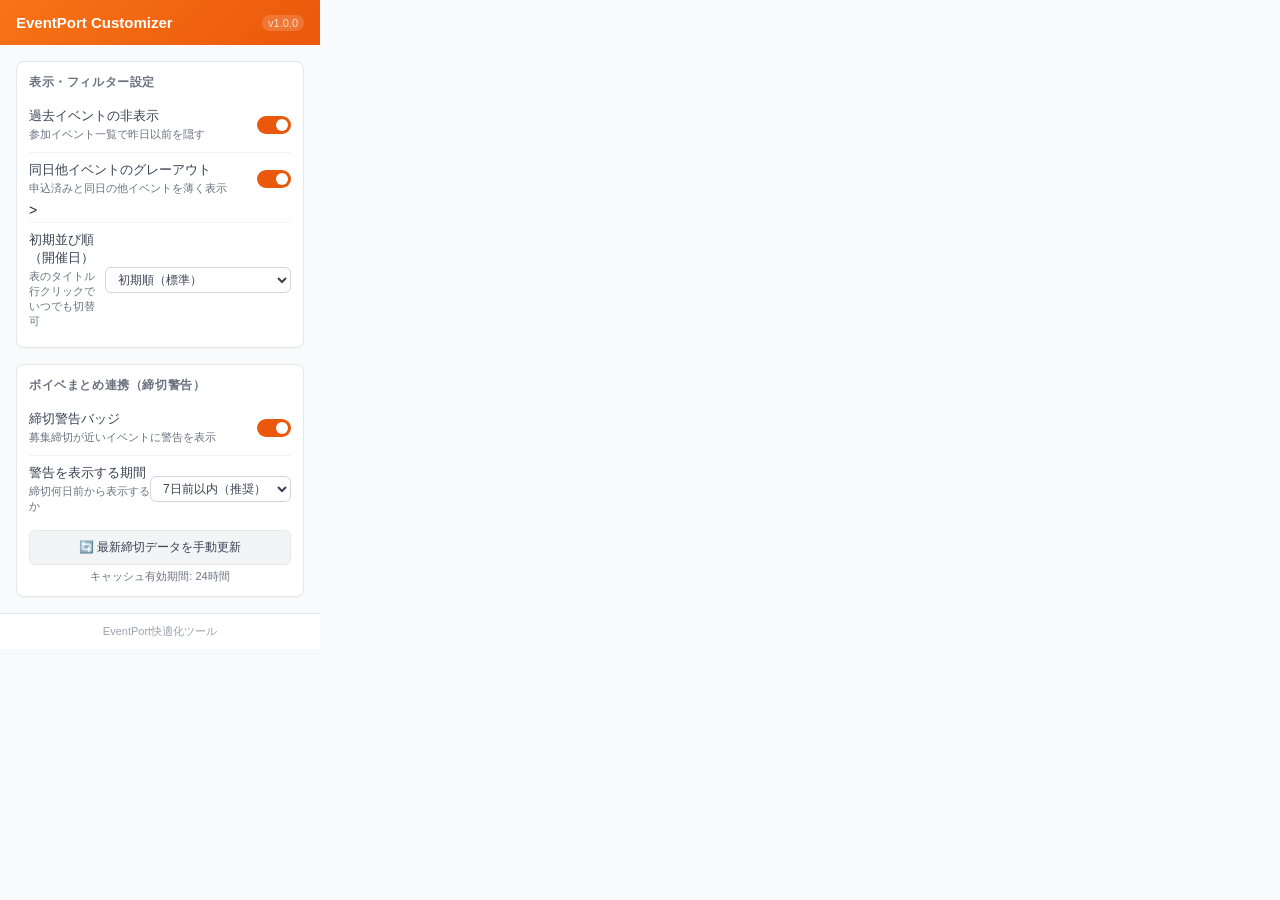
==== popup/popup.html @ acb4de38 "First commit" ====
<!DOCTYPE html>
<html lang="ja">

<head>
  <meta charset="UTF-8">
  <title>EventPort UI Customizer 設定</title>
  <link rel="stylesheet" href="../css/popup.css">
</head>

<body>
  <div class="ep-popup-header">
    <h1 class="ep-popup-title">
      <span>EventPort Customizer</span>
    </h1>
    <span class="ep-popup-version" id="ep-popup-version">v1.0.0</span>
  </div>

  <div class="ep-popup-body">
    <!-- 表示設定カード -->
    <div class="ep-setting-card">
      <div class="ep-card-title">表示・フィルター設定</div>

      <div class="ep-setting-row">
        <div>
          <div>過去イベントの非表示</div>
          <div class="ep-setting-desc">参加イベント一覧で昨日以前を隠す</div>
        </div>
        <label class="ep-switch">
          <input type="checkbox" id="setting-hide-past">
          <span class="ep-slider"></span>
        </label>
      </div>

      <div class="ep-setting-row">
        <div>
          <div>同日他イベントのグレーアウト</div>
          <div class="ep-setting-desc">申込済みと同日の他イベントを薄く表示</div>
        </div>
        <label class="ep-switch">
          <input type="checkbox" id="setting-dim-conflicts">
          <span class="ep-slider"></span>
        </label>
      </div>>

      <div class="ep-setting-row">
        <div>
          <div>初期並び順（開催日）</div>
          <div class="ep-setting-desc">表のタイトル行クリックでいつでも切替可</div>
        </div>
        <select id="setting-default-sort" class="ep-select">
          <option value="none">初期順（標準）</option>
          <option value="asc">開催日 昇順（直近順）</option>
          <option value="desc">開催日 降順（先の日程順）</option>
        </select>
      </div>
    </div>

    <!-- ボイベまとめ連携カード -->
    <div class="ep-setting-card">
      <div class="ep-card-title">ボイベまとめ連携（締切警告）</div>

      <div class="ep-setting-row">
        <div>
          <div>締切警告バッジ</div>
          <div class="ep-setting-desc">募集締切が近いイベントに警告を表示</div>
        </div>
        <label class="ep-switch">
          <input type="checkbox" id="setting-deadline-warn">
          <span class="ep-slider"></span>
        </label>
      </div>

      <div class="ep-setting-row">
        <div>
          <div>警告を表示する期間</div>
          <div class="ep-setting-desc">締切何日前から表示するか</div>
        </div>
        <select id="setting-warning-days" class="ep-select">
          <option value="3">3日前以内</option>
          <option value="5">5日前以内</option>
          <option value="7">7日前以内（推奨）</option>
          <option value="14">14日前以内</option>
        </select>
      </div>

      <div style="margin-top: 10px;">
        <button type="button" id="btn-sync-voib" class="ep-btn-sync">
          🔄 最新締切データを手動更新
        </button>
        <div id="sync-status" class="ep-sync-status">キャッシュ有効期間: 24時間</div>
      </div>
    </div>
  </div>

  <div class="ep-footer">
    EventPort快適化ツール
  </div>

  <script src="../js/config.js"></script>
  <script src="../js/storage.js"></script>
  <script src="../js/dateUtils.js"></script>
  <script src="../js/voibSummaryApi.js"></script>
  <script src="popup.js"></script>
</body>

</html>
---- css/popup.css ----
/* EventPort UI Customizer - Popup Styles */

body {
  width: 320px;
  margin: 0;
  padding: 0;
  font-family: -apple-system, BlinkMacSystemFont, "Segoe UI", Roboto, "Helvetica Neue", Arial, sans-serif;
  font-size: 14px;
  color: #1f2937;
  background-color: #f9fafb;
}

.ep-popup-header {
  padding: 14px 16px;
  background: linear-gradient(135deg, #f97316 0%, #ea580c 100%);
  color: #ffffff;
  display: flex;
  align-items: center;
  justify-content: space-between;
}

.ep-popup-title {
  font-size: 15px;
  font-weight: 700;
  margin: 0;
  display: flex;
  align-items: center;
  gap: 8px;
}

.ep-popup-version {
  font-size: 11px;
  opacity: 0.8;
  background: rgba(255, 255, 255, 0.2);
  padding: 2px 6px;
  border-radius: 10px;
}

.ep-popup-body {
  padding: 16px;
  display: flex;
  flex-flow: column;
  gap: 16px;
}

.ep-setting-card {
  background: #ffffff;
  border: 1px solid #e5e7eb;
  border-radius: 8px;
  padding: 12px;
  box-shadow: 0 1px 2px rgba(0, 0, 0, 0.04);
}

.ep-card-title {
  font-size: 12px;
  font-weight: 700;
  text-transform: uppercase;
  color: #6b7280;
  margin-bottom: 10px;
  letter-spacing: 0.05em;
}

.ep-setting-row {
  display: flex;
  align-items: center;
  justify-content: space-between;
  padding: 6px 0;
  font-size: 13px;
  color: #374151;
}

.ep-setting-row + .ep-setting-row {
  border-top: 1px solid #f3f4f6;
  margin-top: 4px;
  padding-top: 8px;
}

.ep-setting-desc {
  font-size: 11px;
  color: #6b7280;
  margin-top: 2px;
}

.ep-select {
  padding: 4px 8px;
  border: 1px solid #d1d5db;
  border-radius: 6px;
  font-size: 12px;
  background-color: #fff;
  color: #374151;
  outline: none;
}

.ep-select:focus {
  border-color: #ea580c;
}

/* ポップアップ用トグルスイッチ */
.ep-switch {
  position: relative;
  display: inline-block;
  width: 34px;
  height: 18px;
  flex-shrink: 0;
}

.ep-switch input {
  opacity: 0;
  width: 0;
  height: 0;
}

.ep-slider {
  position: absolute;
  cursor: pointer;
  top: 0;
  left: 0;
  right: 0;
  bottom: 0;
  background-color: #d1d5db;
  transition: 0.2s;
  border-radius: 18px;
}

.ep-slider:before {
  position: absolute;
  content: "";
  height: 12px;
  width: 12px;
  left: 3px;
  bottom: 3px;
  background-color: white;
  transition: 0.2s;
  border-radius: 50%;
}

.ep-switch input:checked + .ep-slider {
  background-color: #ea580c;
}

.ep-switch input:checked + .ep-slider:before {
  transform: translateX(16px);
}

.ep-btn-sync {
  width: 100%;
  padding: 8px 12px;
  background: #f3f4f6;
  border: 1px solid #e5e7eb;
  border-radius: 6px;
  color: #374151;
  font-size: 12px;
  font-weight: 500;
  cursor: pointer;
  display: flex;
  align-items: center;
  justify-content: center;
  gap: 6px;
  transition: all 0.15s;
}

.ep-btn-sync:hover {
  background: #e5e7eb;
}

.ep-btn-sync:disabled {
  opacity: 0.6;
  cursor: not-allowed;
}

.ep-sync-status {
  font-size: 11px;
  color: #6b7280;
  text-align: center;
  margin-top: 4px;
}

.ep-footer {
  padding: 10px 16px;
  text-align: center;
  font-size: 11px;
  color: #9ca3af;
  border-top: 1px solid #e5e7eb;
  background: #ffffff;
}
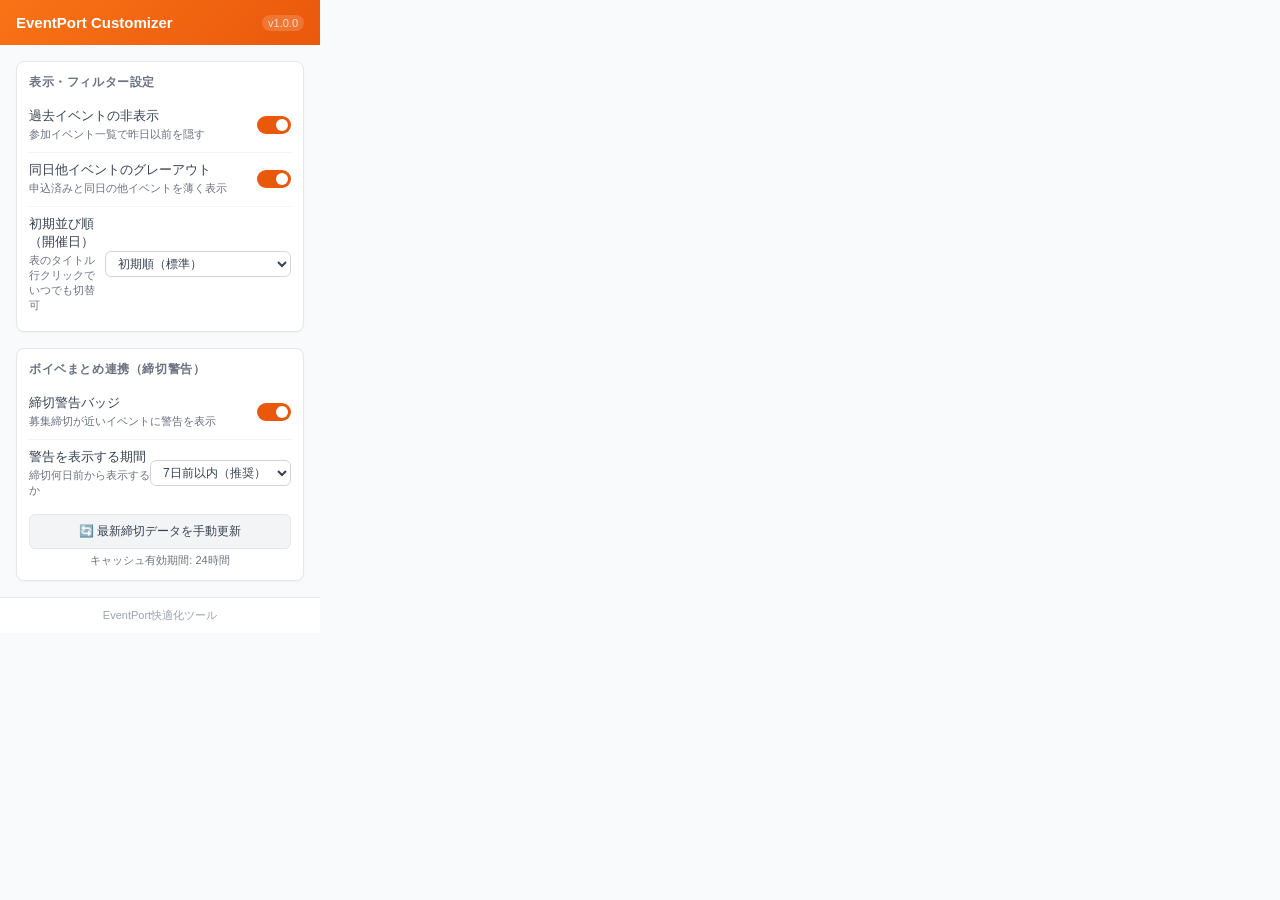
==== commit dbe7d8be: "アイコン作成" ====
--- a/popup/popup.html
+++ b/popup/popup.html
@@ -40,7 +40,7 @@
           <input type="checkbox" id="setting-dim-conflicts">
           <span class="ep-slider"></span>
         </label>
-      </div>>
+      </div>
 
       <div class="ep-setting-row">
         <div>
